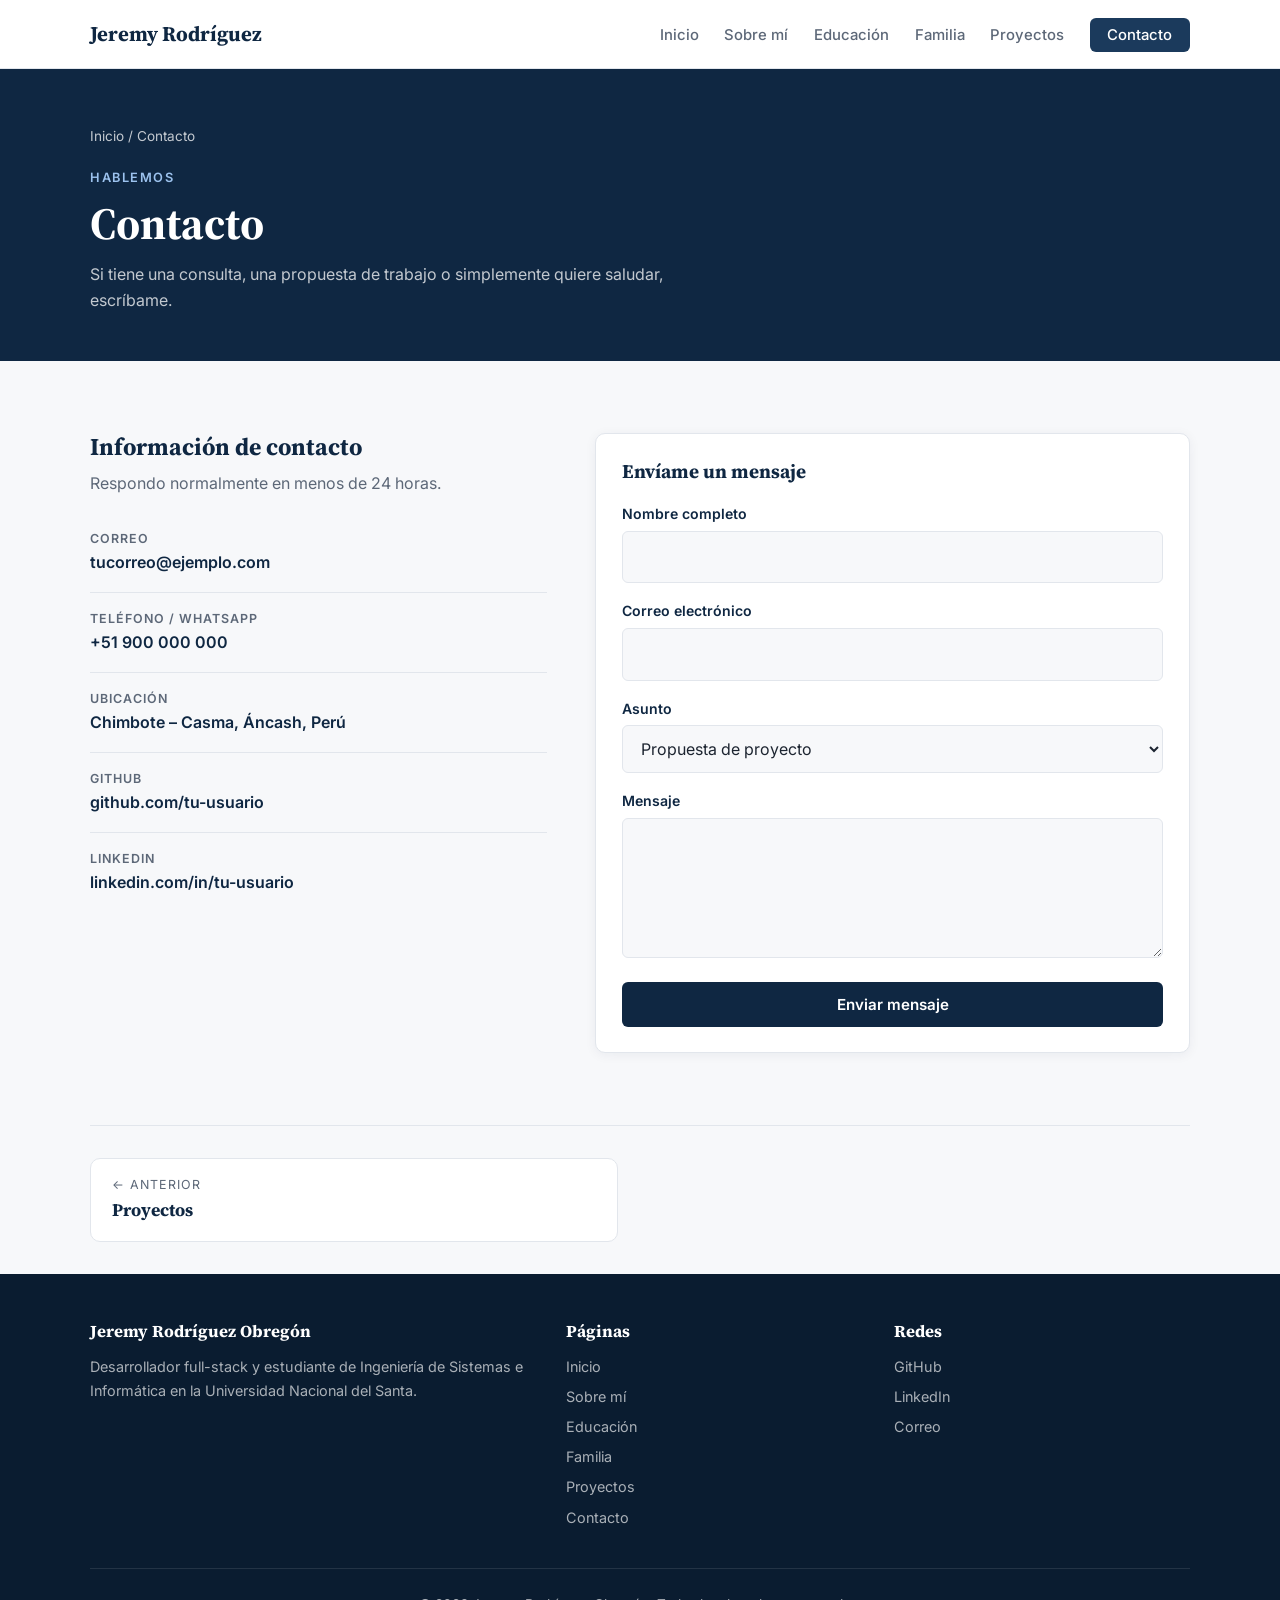
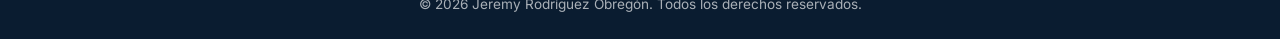
==== contacto.html @ e1ad89ff "Add files via upload" ====
<!DOCTYPE html>
<html lang="es">
<head>
  <meta charset="UTF-8">
  <meta name="viewport" content="width=device-width, initial-scale=1.0">
  <title>Contacto | Jeremy Rodríguez</title>
  <meta name="description" content="Blog personal y portafolio de Jeremy Rodríguez, desarrollador full-stack.">
  <link rel="preconnect" href="https://fonts.googleapis.com">
  <link rel="preconnect" href="https://fonts.gstatic.com" crossorigin>
  <link href="https://fonts.googleapis.com/css2?family=Source+Serif+4:opsz,wght@8..60,600;8..60,700&family=Inter:wght@400;500;600&display=swap" rel="stylesheet">
  <link rel="stylesheet" href="styles.css">
</head>
<body>

  <!-- ===== NAVEGACIÓN ===== -->
  <header class="nav">
    <div class="container nav__inner">
      <a href="index.html" class="nav__logo">Jeremy Rodríguez</a>
      <input type="checkbox" id="nav-toggle" class="nav__toggle">
      <label for="nav-toggle" class="nav__burger" aria-label="Abrir menú"><span></span><span></span><span></span></label>
      <nav>
        <ul class="nav__links">
          <li><a href="index.html">Inicio</a></li>
          <li><a href="sobre-mi.html">Sobre mí</a></li>
          <li><a href="educacion.html">Educación</a></li>
          <li><a href="familia.html">Familia</a></li>
          <li><a href="proyectos.html">Proyectos</a></li>
          <li><a href="contacto.html" class="nav__cta active" aria-current="page">Contacto</a></li>
        </ul>
      </nav>
    </div>
  </header>

  <main>

  <!-- ===== CABECERA DE LA PÁGINA ===== -->
  <section class="page-header">
    <div class="container">
      <p class="breadcrumb"><a href="index.html">Inicio</a> / Contacto</p>
      <p class="eyebrow">Hablemos</p>
      <h1>Contacto</h1>
      <p>Si tiene una consulta, una propuesta de trabajo o simplemente quiere saludar, escríbame.</p>
    </div>
  </section>

  <!-- ===== CONTACTO ===== -->
  <section class="section">
    <div class="container contact-layout">
      <div>
        <h2 style="margin-bottom:0.5rem;">Información de contacto</h2>
        <p class="muted" style="margin-bottom:1rem;">Respondo normalmente en menos de 24 horas.</p>
        <!-- Reemplaza con tus datos reales -->
        <ul class="contact-info">
          <li><span>Correo</span><a href="mailto:tucorreo@ejemplo.com">tucorreo@ejemplo.com</a></li>
          <li><span>Teléfono / WhatsApp</span><strong>+51 900 000 000</strong></li>
          <li><span>Ubicación</span><strong>Chimbote – Casma, Áncash, Perú</strong></li>
          <li><span>GitHub</span><a href="https://github.com/">github.com/tu-usuario</a></li>
          <li><span>LinkedIn</span><a href="https://linkedin.com/">linkedin.com/in/tu-usuario</a></li>
        </ul>
      </div>
      <div class="card">
        <h3 style="margin-bottom:1.2rem;">Envíame un mensaje</h3>
        <!-- Este formulario abre el correo del visitante. Cambia el correo en action="mailto:..." -->
        <form class="form" action="mailto:tucorreo@ejemplo.com" method="post" enctype="text/plain">
          <div><label for="nombre">Nombre completo</label><input id="nombre" name="nombre" type="text" required></div>
          <div><label for="correo">Correo electrónico</label><input id="correo" name="correo" type="email" required></div>
          <div>
            <label for="asunto">Asunto</label>
            <select id="asunto" name="asunto">
              <option>Propuesta de proyecto</option>
              <option>Oferta laboral</option>
              <option>Consulta general</option>
            </select>
          </div>
          <div><label for="mensaje">Mensaje</label><textarea id="mensaje" name="mensaje" required></textarea></div>
          <button type="submit" class="btn btn--primary">Enviar mensaje</button>
        </form>
      </div>
    </div>
  </section>

  </main>

  <!-- Navegación entre páginas -->
  <div class="container page-nav">
    <a href="proyectos.html" class="prev"><small>← Anterior</small><strong>Proyectos</strong></a>
  </div>

  <!-- ===== PIE DE PÁGINA ===== -->
  <footer class="footer">
    <div class="container">
      <div class="footer__grid">
        <div>
          <h4>Jeremy Rodríguez Obregón</h4>
          <p>Desarrollador full-stack y estudiante de Ingeniería de Sistemas e Informática en la Universidad Nacional del Santa.</p>
        </div>
        <div>
          <h4>Páginas</h4>
          <ul>
            <li><a href="index.html">Inicio</a></li>
            <li><a href="sobre-mi.html">Sobre mí</a></li>
            <li><a href="educacion.html">Educación</a></li>
            <li><a href="familia.html">Familia</a></li>
            <li><a href="proyectos.html">Proyectos</a></li>
            <li><a href="contacto.html">Contacto</a></li>
          </ul>
        </div>
        <div>
          <h4>Redes</h4>
          <ul>
            <!-- Reemplaza con tus enlaces reales -->
            <li><a href="https://github.com/">GitHub</a></li>
            <li><a href="https://linkedin.com/">LinkedIn</a></li>
            <li><a href="mailto:tucorreo@ejemplo.com">Correo</a></li>
          </ul>
        </div>
      </div>
      <p class="footer__copy">© 2026 Jeremy Rodríguez Obregón. Todos los derechos reservados.</p>
    </div>
  </footer>

</body>
</html>
---- styles.css ----
/* =========================================================
   Blog / Portafolio de Jeremy Rodríguez — Hoja de estilos
   ========================================================= */

/* ===== VARIABLES ===== */
:root {
  --bg: #f7f8fa;
  --surface: #ffffff;
  --navy: #0f2742;
  --navy-2: #1b3a5c;
  --text: #1c2430;
  --muted: #5d6878;
  --accent: #1f5fa8;
  --accent-soft: #e8f0fa;
  --border: #e2e6ec;
  --radius: 10px;
  --shadow: 0 2px 12px rgba(15, 39, 66, 0.06);
  --font-title: "Source Serif 4", Georgia, serif;
  --font-body: "Inter", system-ui, sans-serif;
}

/* ===== BASE ===== */
* { margin: 0; padding: 0; box-sizing: border-box; }
html { scroll-behavior: smooth; }
body {
  font-family: var(--font-body);
  background: var(--bg);
  color: var(--text);
  line-height: 1.65;
  display: flex;
  flex-direction: column;
  min-height: 100vh;
}
main { flex: 1; }
img { display: block; max-width: 100%; }
a { color: inherit; text-decoration: none; }
.container { width: min(1100px, 92%); margin-inline: auto; }
h1, h2, h3, h4 { font-family: var(--font-title); color: var(--navy); line-height: 1.2; }
.eyebrow {
  color: var(--accent);
  font-size: 0.8rem;
  font-weight: 600;
  letter-spacing: 0.12em;
  text-transform: uppercase;
  margin-bottom: 0.6rem;
}
.muted { color: var(--muted); }

/* ===== BOTONES ===== */
.btn {
  display: inline-block;
  padding: 0.75rem 1.5rem;
  border-radius: 6px;
  font-weight: 600;
  font-size: 0.95rem;
  border: 1.5px solid transparent;
  cursor: pointer;
  font-family: inherit;
  transition: background 0.2s, color 0.2s, border-color 0.2s;
}
.btn--primary { background: var(--navy); color: #fff; }
.btn--primary:hover { background: var(--navy-2); }
.btn--outline { border-color: var(--navy); color: var(--navy); background: transparent; }
.btn--outline:hover { background: var(--navy); color: #fff; }
.btn--light { background: #fff; color: var(--navy); }
.btn--light:hover { background: var(--accent-soft); }
.btn--ghost { border-color: rgba(255, 255, 255, 0.4); color: #fff; }
.btn--ghost:hover { border-color: #fff; }

/* ===== NAVEGACIÓN ===== */
.nav {
  position: sticky;
  top: 0;
  z-index: 20;
  background: rgba(255, 255, 255, 0.95);
  backdrop-filter: blur(8px);
  border-bottom: 1px solid var(--border);
}
.nav__inner {
  display: flex;
  justify-content: space-between;
  align-items: center;
  height: 68px;
}
.nav__logo {
  font-family: var(--font-title);
  font-size: 1.3rem;
  font-weight: 700;
  color: var(--navy);
}
.nav__links {
  display: flex;
  align-items: center;
  gap: 1.6rem;
  list-style: none;
}
.nav__links a {
  font-size: 0.93rem;
  font-weight: 500;
  color: var(--muted);
  padding: 0.3rem 0;
  border-bottom: 2px solid transparent;
  transition: color 0.2s, border-color 0.2s;
}
.nav__links a:hover { color: var(--navy); }
.nav__links a.active { color: var(--navy); border-bottom-color: var(--accent); }
.nav__links .nav__cta {
  color: #fff;
  background: var(--navy);
  padding: 0.5rem 1.1rem;
  border-radius: 6px;
  border: none;
}
.nav__links .nav__cta:hover,
.nav__links .nav__cta.active { color: #fff; background: var(--navy-2); }

/* Menú hamburguesa (solo CSS) */
.nav__toggle { display: none; }
.nav__burger { display: none; cursor: pointer; padding: 0.5rem; }
.nav__burger span {
  display: block;
  width: 24px;
  height: 2px;
  background: var(--navy);
  margin: 5px 0;
  transition: transform 0.25s, opacity 0.25s;
}

/* ===== PRESENTACIÓN (INICIO) ===== */
.hero {
  background: var(--surface);
  border-bottom: 1px solid var(--border);
  padding: 5rem 0;
}
.hero__inner {
  display: grid;
  grid-template-columns: 1.4fr 1fr;
  align-items: center;
  gap: 4rem;
}
.hero h1 { font-size: clamp(2.3rem, 5vw, 3.4rem); margin-bottom: 1.3rem; }
.hero__bio { color: var(--muted); font-size: 1.08rem; max-width: 560px; margin-bottom: 2rem; }
.hero__actions { display: flex; flex-wrap: wrap; gap: 0.8rem; }

.photo-frame { position: relative; justify-self: center; }
.photo-frame img {
  width: 340px;
  aspect-ratio: 4 / 5;
  object-fit: cover;
  object-position: 35% 30%;
  border-radius: var(--radius);
  position: relative;
  z-index: 1;
  box-shadow: 0 12px 32px rgba(15, 39, 66, 0.18);
}
.photo-frame::before {
  content: "";
  position: absolute;
  inset: 18px -18px -18px 18px;
  border: 2px solid var(--accent);
  border-radius: var(--radius);
}
.photo-frame--small img { width: 260px; }

/* ===== CABECERA DE PÁGINAS INTERNAS ===== */
.page-header {
  background: var(--navy);
  color: #fff;
  padding: 3.5rem 0 3rem;
}
.page-header .eyebrow { color: #9cc2ee; }
.page-header h1 { color: #fff; font-size: clamp(2rem, 4.5vw, 2.8rem); margin-bottom: 0.6rem; }
.page-header p { color: rgba(255, 255, 255, 0.75); max-width: 640px; }
.breadcrumb { font-size: 0.85rem; color: rgba(255, 255, 255, 0.6); margin-bottom: 1.2rem; }
.breadcrumb a:hover { color: #fff; text-decoration: underline; }

/* ===== SECCIONES ===== */
.section { padding: 4.5rem 0; }
.section--alt { background: var(--surface); border-block: 1px solid var(--border); }
.section__header { margin-bottom: 2.5rem; }
.section__header h2 { font-size: clamp(1.7rem, 3.5vw, 2.3rem); }
.section__lead { color: var(--muted); margin-top: 0.4rem; max-width: 640px; }
.section__footer { margin-top: 2.5rem; text-align: center; }

/* ===== TARJETAS GENERALES ===== */
.card {
  background: var(--surface);
  border: 1px solid var(--border);
  border-radius: var(--radius);
  padding: 1.6rem;
  box-shadow: var(--shadow);
}
.card h3 { font-size: 1.2rem; margin-bottom: 0.5rem; }
.card p { color: var(--muted); font-size: 0.95rem; }

.grid { display: grid; gap: 1.5rem; }
.grid--2 { grid-template-columns: repeat(2, 1fr); }
.grid--3 { grid-template-columns: repeat(3, 1fr); }
.grid--4 { grid-template-columns: repeat(4, 1fr); }

/* Icono circular con letras o símbolo */
.badge-icon {
  width: 46px;
  height: 46px;
  border-radius: 50%;
  display: grid;
  place-items: center;
  background: var(--accent-soft);
  color: var(--accent);
  font-family: var(--font-title);
  font-weight: 700;
  font-size: 1.1rem;
  margin-bottom: 1rem;
}

/* ===== TARJETAS DE NAVEGACIÓN (INICIO) ===== */
.nav-card {
  display: flex;
  flex-direction: column;
  transition: border-color 0.2s, transform 0.2s, box-shadow 0.2s;
}
.nav-card:hover {
  transform: translateY(-3px);
  border-color: #c7d3e3;
  box-shadow: 0 8px 24px rgba(15, 39, 66, 0.1);
}
.nav-card__link {
  margin-top: auto;
  padding-top: 1rem;
  font-size: 0.9rem;
  font-weight: 600;
  color: var(--accent);
}

/* ===== PROYECTOS ===== */
.project {
  background: var(--surface);
  border: 1px solid var(--border);
  border-radius: var(--radius);
  overflow: hidden;
  box-shadow: var(--shadow);
  display: flex;
  flex-direction: column;
  transition: border-color 0.2s, box-shadow 0.2s;
}
.project:hover { border-color: #c7d3e3; box-shadow: 0 8px 24px rgba(15, 39, 66, 0.1); }
.project__thumb {
  background: linear-gradient(135deg, var(--navy), var(--accent));
  display: grid;
  place-items: center;
  min-height: 260px;
}
.project__thumb--small { min-height: 130px; }
.project__thumb img { width: 100%; height: 100%; object-fit: cover; }
.project__code {
  font-family: var(--font-title);
  font-size: 2.2rem;
  font-weight: 700;
  letter-spacing: 0.08em;
  color: rgba(255, 255, 255, 0.9);
}
.project__body { padding: 1.5rem; display: flex; flex-direction: column; flex: 1; }
.project__body h3 { font-size: 1.25rem; margin-bottom: 0.5rem; }
.project__body p { color: var(--muted); font-size: 0.95rem; margin-bottom: 1rem; }
.project__status {
  align-self: flex-start;
  font-size: 0.75rem;
  font-weight: 600;
  letter-spacing: 0.06em;
  text-transform: uppercase;
  color: var(--accent);
  background: var(--accent-soft);
  padding: 0.25rem 0.7rem;
  border-radius: 4px;
  margin-bottom: 0.9rem;
}
.stack { display: flex; flex-wrap: wrap; gap: 0.4rem; list-style: none; margin-bottom: 1.2rem; }
.stack li {
  font-size: 0.8rem;
  font-weight: 500;
  color: var(--navy);
  border: 1px solid var(--border);
  background: var(--bg);
  padding: 0.2rem 0.65rem;
  border-radius: 4px;
}
.project__links { margin-top: auto; display: flex; gap: 1.3rem; }
.project__links a { font-size: 0.9rem; font-weight: 600; color: var(--accent); }
.project__links a:hover { text-decoration: underline; }
.project--featured { flex-direction: row; margin-bottom: 2rem; }
.project--featured .project__thumb { flex: 1.1; }
.project--featured .project__body { flex: 1; padding: 2.5rem; justify-content: center; }
.project--featured h3 { font-size: 1.6rem; }

/* ===== HABILIDADES ===== */
.skill { border-top: 3px solid var(--navy); padding-top: 1.2rem; }
.skill h3 { font-size: 1.15rem; margin-bottom: 0.5rem; }
.skill p { color: var(--muted); font-size: 0.95rem; }

/* ===== SOBRE MÍ ===== */
.about-intro {
  display: grid;
  grid-template-columns: auto 1fr;
  gap: 4rem;
  align-items: center;
}
.about-intro p { color: var(--muted); font-size: 1.05rem; margin-bottom: 1rem; }

.facts {
  display: grid;
  grid-template-columns: repeat(3, 1fr);
  gap: 1.5rem;
  margin-top: 1.8rem;
  padding-top: 1.8rem;
  border-top: 1px solid var(--border);
}
.facts dt {
  font-size: 0.78rem;
  font-weight: 600;
  letter-spacing: 0.08em;
  text-transform: uppercase;
  color: var(--muted);
}
.facts dd { font-weight: 600; color: var(--navy); margin-top: 0.2rem; }

/* Lugares favoritos */
.place { padding: 0; overflow: hidden; }
.place__img {
  height: 150px;
  background: linear-gradient(135deg, var(--navy-2), var(--accent));
  display: flex;
  align-items: flex-end;
  padding: 1rem 1.2rem;
}
.place__img img { width: 100%; height: 100%; object-fit: cover; }
.place__tag {
  font-size: 0.75rem;
  font-weight: 600;
  letter-spacing: 0.06em;
  text-transform: uppercase;
  color: #fff;
  background: rgba(0, 0, 0, 0.25);
  padding: 0.2rem 0.6rem;
  border-radius: 4px;
}
.place__body { padding: 1.3rem 1.4rem 1.5rem; }

/* Lista de comidas */
.food-list { list-style: none; }
.food-list li {
  display: flex;
  justify-content: space-between;
  align-items: baseline;
  gap: 1rem;
  padding: 1rem 0;
  border-bottom: 1px solid var(--border);
}
.food-list li:last-child { border-bottom: none; }
.food-list strong { font-family: var(--font-title); font-size: 1.1rem; color: var(--navy); }
.food-list span { color: var(--muted); font-size: 0.92rem; text-align: right; }

/* ===== EDUCACIÓN (LÍNEA DE TIEMPO) ===== */
.timeline { position: relative; padding-left: 2.2rem; max-width: 820px; }
.timeline::before {
  content: "";
  position: absolute;
  left: 9px;
  top: 6px;
  bottom: 6px;
  width: 2px;
  background: var(--border);
}
.timeline__item { position: relative; margin-bottom: 2rem; }
.timeline__item:last-child { margin-bottom: 0; }
.timeline__item::before {
  content: "";
  position: absolute;
  left: -2.2rem;
  top: 1.7rem;
  width: 20px;
  height: 20px;
  border-radius: 50%;
  background: var(--surface);
  border: 4px solid var(--accent);
}
.timeline__item--current::before { background: var(--accent); }
.timeline__level {
  font-size: 0.78rem;
  font-weight: 600;
  letter-spacing: 0.08em;
  text-transform: uppercase;
  color: var(--accent);
}
.timeline__item h3 { font-size: 1.3rem; margin: 0.3rem 0 0.2rem; }
.timeline__place { font-weight: 500; color: var(--navy); margin-bottom: 0.6rem; }

/* ===== FAMILIA ===== */
.family { text-align: center; }
.family__photo {
  width: 120px;
  height: 120px;
  border-radius: 50%;
  margin: 0 auto 1.2rem;
  background: linear-gradient(135deg, var(--navy), var(--accent));
  display: grid;
  place-items: center;
  color: #fff;
  font-family: var(--font-title);
  font-size: 2.2rem;
  font-weight: 700;
  overflow: hidden;
  border: 4px solid var(--accent-soft);
}
.family__photo img { width: 100%; height: 100%; object-fit: cover; }
.family__role {
  font-size: 0.78rem;
  font-weight: 600;
  letter-spacing: 0.08em;
  text-transform: uppercase;
  color: var(--accent);
  margin-bottom: 0.3rem;
}

.quote {
  max-width: 760px;
  margin: 0 auto;
  text-align: center;
  font-family: var(--font-title);
  font-size: clamp(1.3rem, 2.6vw, 1.7rem);
  color: var(--navy);
  line-height: 1.45;
}

/* ===== CONTACTO ===== */
.contact-layout { display: grid; grid-template-columns: 1fr 1.3fr; gap: 3rem; align-items: start; }
.contact-info { list-style: none; }
.contact-info li { padding: 1rem 0; border-bottom: 1px solid var(--border); }
.contact-info li:last-child { border-bottom: none; }
.contact-info span {
  display: block;
  font-size: 0.78rem;
  font-weight: 600;
  letter-spacing: 0.08em;
  text-transform: uppercase;
  color: var(--muted);
}
.contact-info a, .contact-info strong { font-weight: 600; color: var(--navy); }
.contact-info a:hover { color: var(--accent); }

.form { display: grid; gap: 1rem; }
.form label { font-size: 0.88rem; font-weight: 600; color: var(--navy); display: block; margin-bottom: 0.35rem; }
.form input, .form textarea, .form select {
  width: 100%;
  padding: 0.75rem 0.9rem;
  border: 1px solid var(--border);
  border-radius: 6px;
  font: inherit;
  background: var(--bg);
  color: var(--text);
}
.form textarea { min-height: 140px; resize: vertical; }
.form input:focus, .form textarea:focus, .form select:focus {
  outline: 2px solid var(--accent);
  outline-offset: 1px;
  background: #fff;
}

/* ===== BANDA DE LLAMADA A LA ACCIÓN ===== */
.cta-band { background: var(--navy); color: #fff; text-align: center; padding: 4rem 0; }
.cta-band h2 { color: #fff; font-size: clamp(1.7rem, 3.5vw, 2.3rem); margin-bottom: 0.6rem; }
.cta-band p { color: rgba(255, 255, 255, 0.75); margin-bottom: 2rem; }
.cta-band__links { display: flex; justify-content: center; flex-wrap: wrap; gap: 0.8rem; }

/* ===== NAVEGACIÓN ENTRE PÁGINAS ===== */
.page-nav {
  display: flex;
  justify-content: space-between;
  gap: 1rem;
  padding: 2rem 0;
  border-top: 1px solid var(--border);
}
.page-nav a {
  flex: 1;
  max-width: 48%;
  padding: 1rem 1.3rem;
  border: 1px solid var(--border);
  border-radius: var(--radius);
  background: var(--surface);
  transition: border-color 0.2s;
}
.page-nav a:hover { border-color: var(--accent); }
.page-nav small { display: block; font-size: 0.78rem; color: var(--muted); text-transform: uppercase; letter-spacing: 0.08em; }
.page-nav strong { font-family: var(--font-title); color: var(--navy); font-size: 1.1rem; }
.page-nav .next { margin-left: auto; text-align: right; }

/* ===== PIE DE PÁGINA ===== */
.footer { background: #0a1c30; color: rgba(255, 255, 255, 0.65); font-size: 0.9rem; padding: 3rem 0 1.5rem; }
.footer__grid {
  display: grid;
  grid-template-columns: 1.5fr 1fr 1fr;
  gap: 2rem;
  padding-bottom: 2rem;
  border-bottom: 1px solid rgba(255, 255, 255, 0.1);
}
.footer h4 { color: #fff; font-size: 1.05rem; margin-bottom: 0.8rem; }
.footer ul { list-style: none; }
.footer li { margin-bottom: 0.4rem; }
.footer a:hover { color: #fff; text-decoration: underline; }
.footer__copy { padding-top: 1.5rem; text-align: center; font-size: 0.85rem; }

/* ===== RESPONSIVE ===== */
@media (max-width: 960px) {
  .grid--3, .grid--4 { grid-template-columns: repeat(2, 1fr); }
  .project--featured { flex-direction: column; }
  .project--featured .project__thumb { min-height: 200px; }
  .about-intro { grid-template-columns: 1fr; justify-items: center; text-align: center; gap: 3rem; }
  .contact-layout { grid-template-columns: 1fr; }

  /* Menú móvil */
  .nav__burger { display: block; }
  .nav__links {
    position: absolute;
    top: 68px;
    left: 0;
    right: 0;
    flex-direction: column;
    align-items: stretch;
    gap: 0;
    background: #fff;
    border-bottom: 1px solid var(--border);
    box-shadow: 0 10px 20px rgba(15, 39, 66, 0.08);
    max-height: 0;
    overflow: hidden;
    transition: max-height 0.3s ease;
  }
  .nav__links li a { display: block; padding: 0.9rem 4%; border-bottom: none; }
  .nav__links a.active { background: var(--accent-soft); }
  .nav__links .nav__cta { border-radius: 0; }
  .nav__toggle:checked ~ nav .nav__links { max-height: 480px; }
  .nav__toggle:checked + .nav__burger span:nth-child(1) { transform: translateY(7px) rotate(45deg); }
  .nav__toggle:checked + .nav__burger span:nth-child(2) { opacity: 0; }
  .nav__toggle:checked + .nav__burger span:nth-child(3) { transform: translateY(-7px) rotate(-45deg); }
}

@media (max-width: 760px) {
  .hero { padding: 3.5rem 0; }
  .hero__inner { grid-template-columns: 1fr; gap: 3rem; text-align: center; }
  .hero__bio { margin-inline: auto; }
  .hero__actions { justify-content: center; }
  .hero .photo-frame { order: -1; }
  .photo-frame img { width: 240px; }
  .facts { grid-template-columns: 1fr; }
  .grid--2 { grid-template-columns: 1fr; }
  .footer__grid { grid-template-columns: 1fr; }
}

@media (max-width: 560px) {
  .grid--3, .grid--4 { grid-template-columns: 1fr; }
  .section { padding: 3.5rem 0; }
  .page-nav { flex-direction: column; }
  .page-nav a { max-width: 100%; }
  .food-list li { flex-direction: column; gap: 0.2rem; }
  .food-list span { text-align: left; }
}
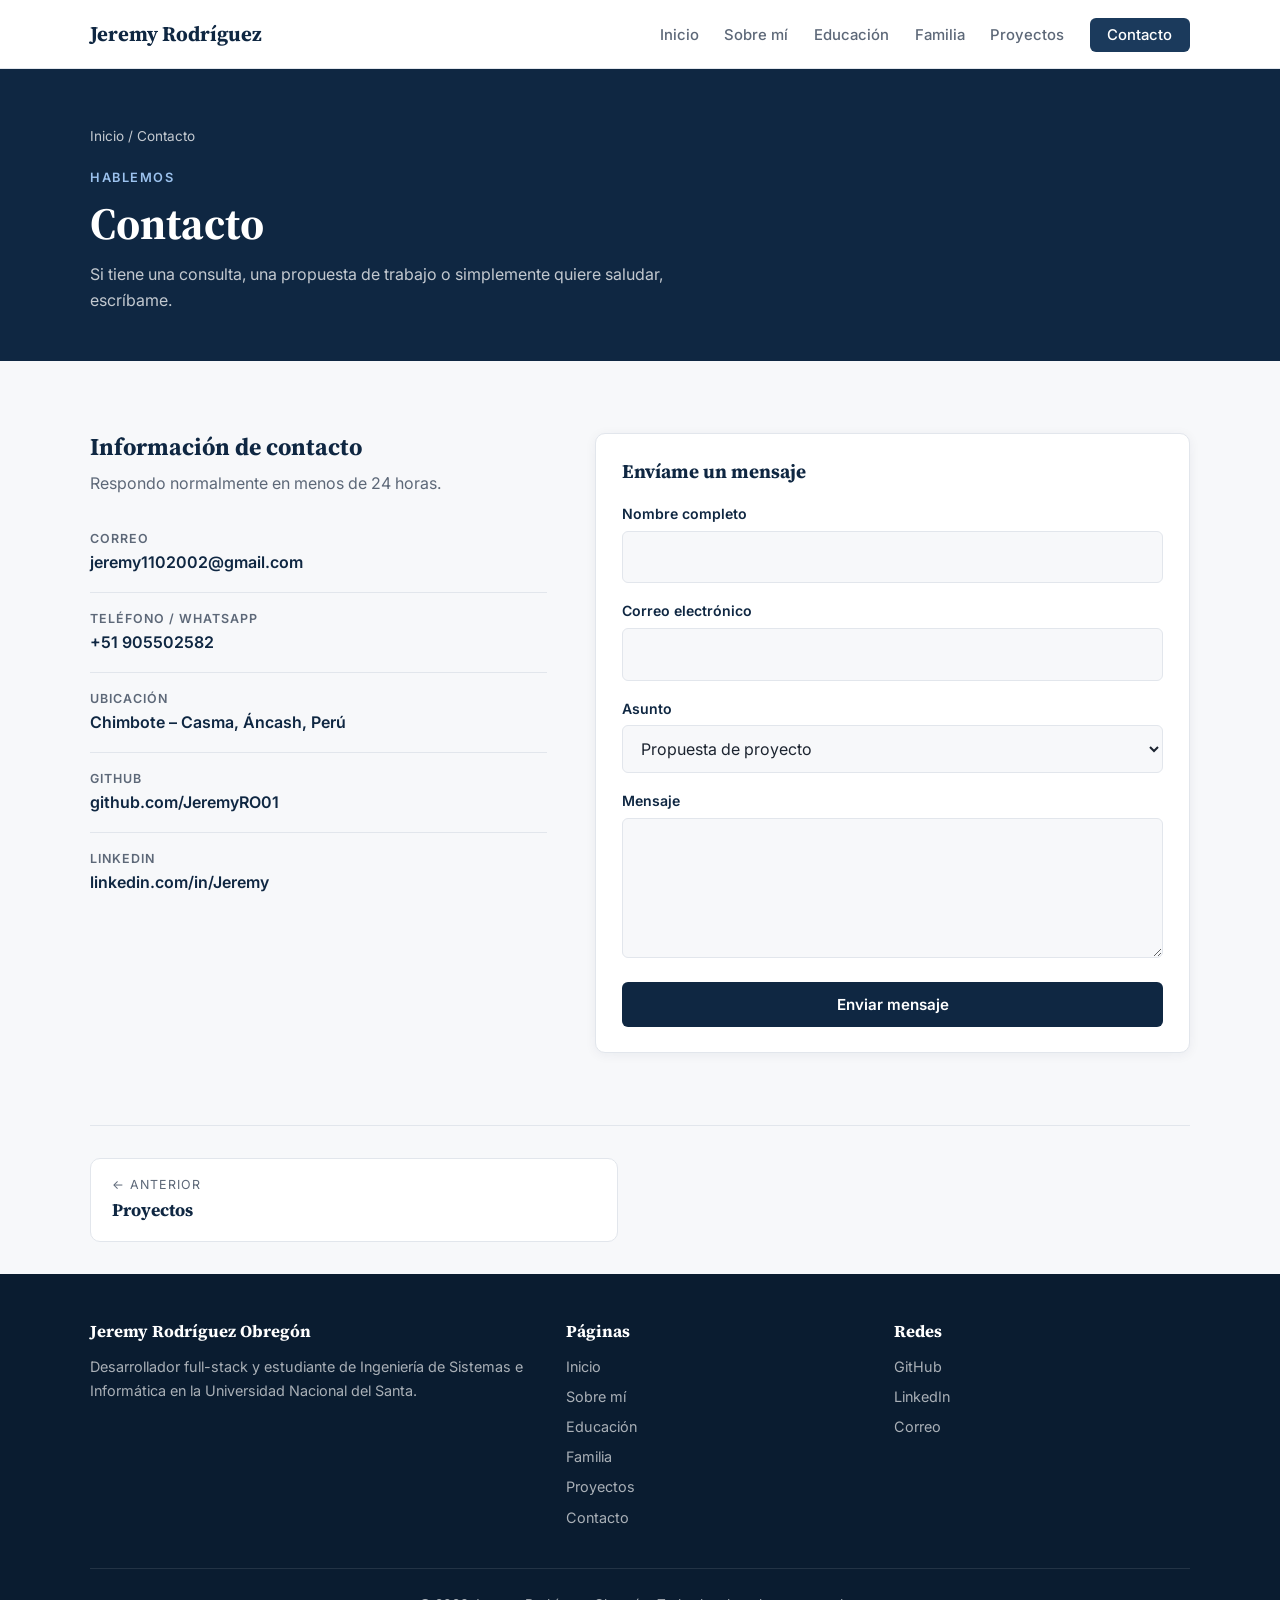
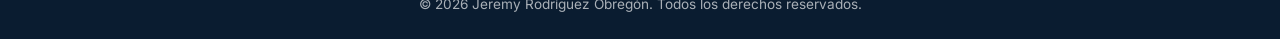
==== commit b1714198: "Cambios en contacto" ====
--- a/contacto.html
+++ b/contacto.html
@@ -51,11 +51,11 @@
         <p class="muted" style="margin-bottom:1rem;">Respondo normalmente en menos de 24 horas.</p>
         <!-- Reemplaza con tus datos reales -->
         <ul class="contact-info">
-          <li><span>Correo</span><a href="mailto:tucorreo@ejemplo.com">tucorreo@ejemplo.com</a></li>
-          <li><span>Teléfono / WhatsApp</span><strong>+51 900 000 000</strong></li>
+          <li><span>Correo</span><a href="mailto:tucorreo@ejemplo.com">jeremy1102002@gmail.com</a></li>
+          <li><span>Teléfono / WhatsApp</span><strong>+51 905502582</strong></li>
           <li><span>Ubicación</span><strong>Chimbote – Casma, Áncash, Perú</strong></li>
-          <li><span>GitHub</span><a href="https://github.com/">github.com/tu-usuario</a></li>
-          <li><span>LinkedIn</span><a href="https://linkedin.com/">linkedin.com/in/tu-usuario</a></li>
+          <li><span>GitHub</span><a href="https://github.com/">github.com/JeremyRO01</a></li>
+          <li><span>LinkedIn</span><a href="https://linkedin.com/">linkedin.com/in/Jeremy</a></li>
         </ul>
       </div>
       <div class="card">
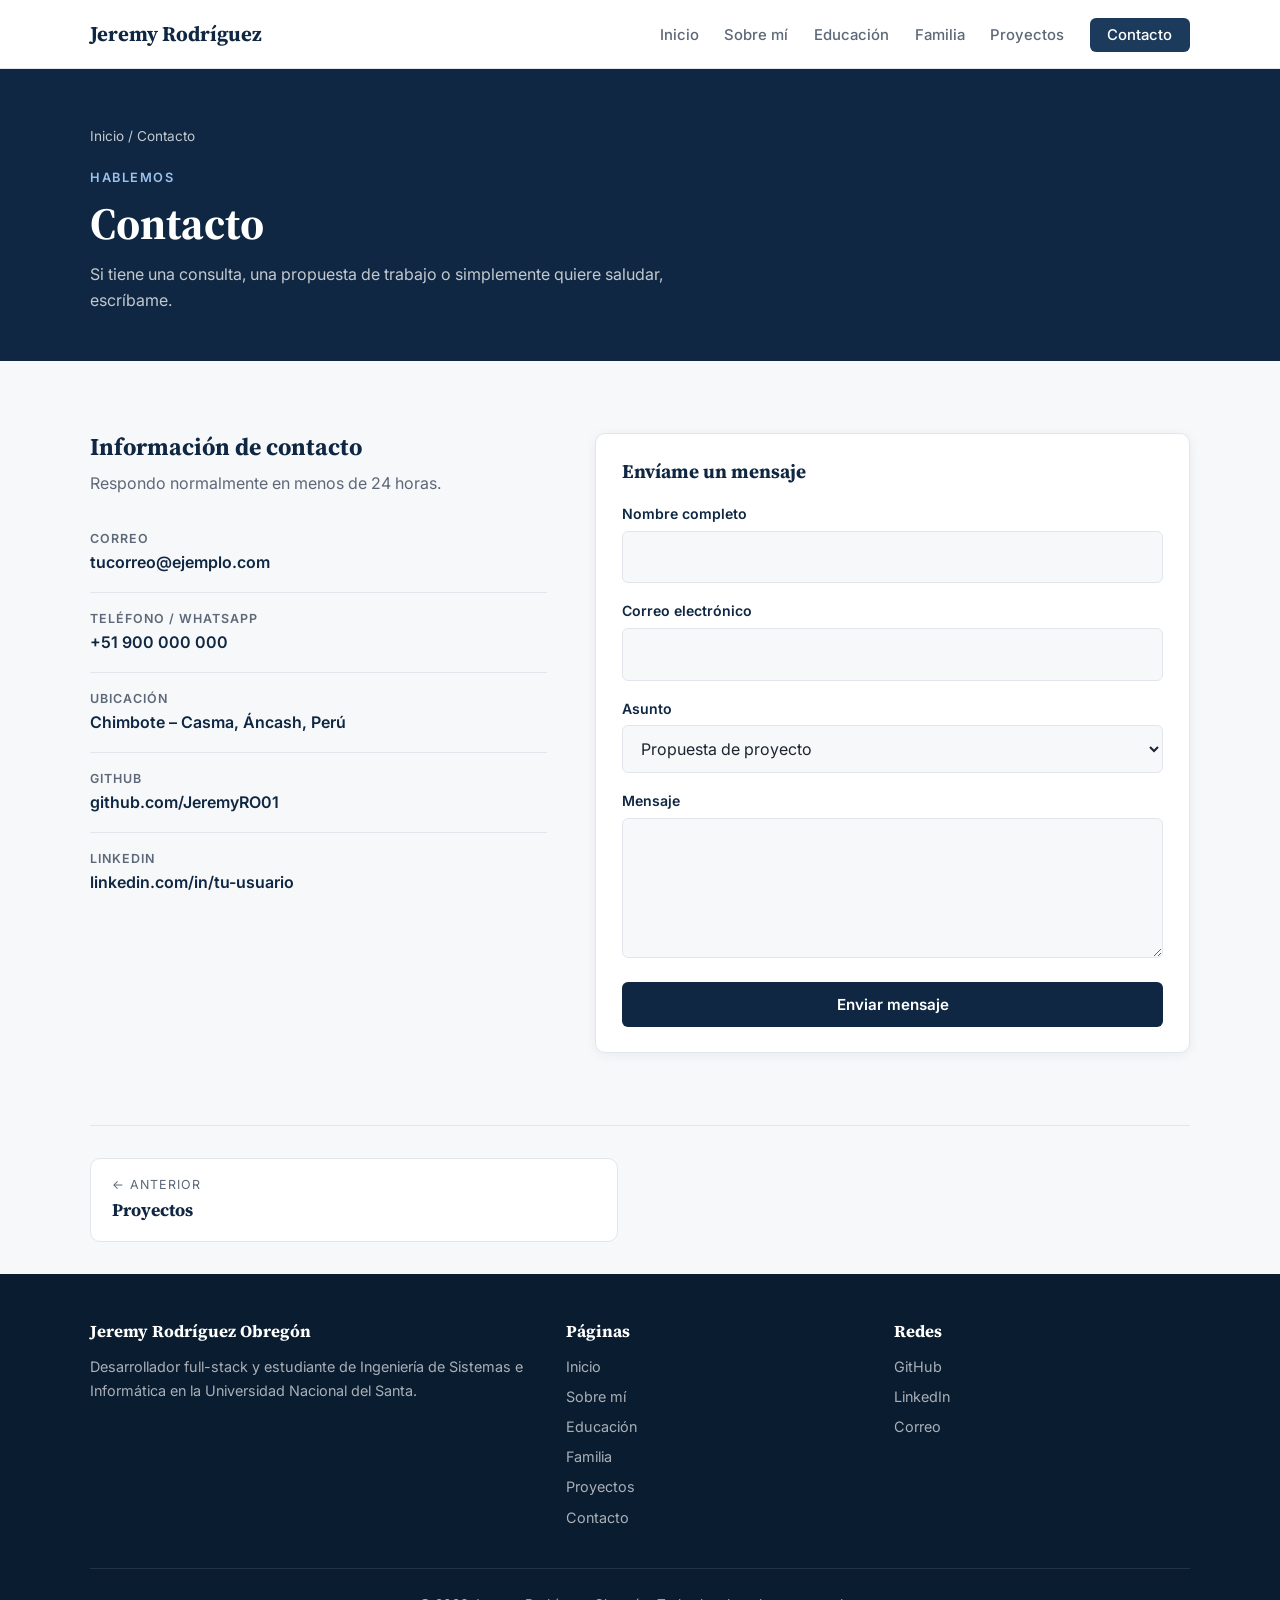
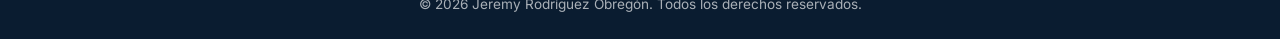
==== commit 8c0e1879: "Add files via upload" ====
--- a/contacto.html
+++ b/contacto.html
@@ -51,11 +51,11 @@
         <p class="muted" style="margin-bottom:1rem;">Respondo normalmente en menos de 24 horas.</p>
         <!-- Reemplaza con tus datos reales -->
         <ul class="contact-info">
-          <li><span>Correo</span><a href="mailto:tucorreo@ejemplo.com">jeremy1102002@gmail.com</a></li>
-          <li><span>Teléfono / WhatsApp</span><strong>+51 905502582</strong></li>
+          <li><span>Correo</span><a href="mailto:tucorreo@ejemplo.com">tucorreo@ejemplo.com</a></li>
+          <li><span>Teléfono / WhatsApp</span><strong>+51 900 000 000</strong></li>
           <li><span>Ubicación</span><strong>Chimbote – Casma, Áncash, Perú</strong></li>
-          <li><span>GitHub</span><a href="https://github.com/">github.com/JeremyRO01</a></li>
-          <li><span>LinkedIn</span><a href="https://linkedin.com/">linkedin.com/in/Jeremy</a></li>
+          <li><span>GitHub</span><a href="https://github.com/JeremyRO01" target="_blank" rel="noopener">github.com/JeremyRO01</a></li>
+          <li><span>LinkedIn</span><a href="https://www.linkedin.com/" target="_blank" rel="noopener">linkedin.com/in/tu-usuario</a></li>
         </ul>
       </div>
       <div class="card">
@@ -109,8 +109,8 @@
           <h4>Redes</h4>
           <ul>
             <!-- Reemplaza con tus enlaces reales -->
-            <li><a href="https://github.com/">GitHub</a></li>
-            <li><a href="https://linkedin.com/">LinkedIn</a></li>
+            <li><a href="https://github.com/JeremyRO01" target="_blank" rel="noopener">GitHub</a></li>
+            <li><a href="https://www.linkedin.com/" target="_blank" rel="noopener">LinkedIn</a></li>
             <li><a href="mailto:tucorreo@ejemplo.com">Correo</a></li>
           </ul>
         </div>
--- a/styles.css
+++ b/styles.css
@@ -326,20 +326,28 @@
 /* Lugares favoritos */
 .place { padding: 0; overflow: hidden; }
 .place__img {
-  height: 150px;
+  position: relative;
+  height: 200px;
+  overflow: hidden;
   background: linear-gradient(135deg, var(--navy-2), var(--accent));
-  display: flex;
-  align-items: flex-end;
-  padding: 1rem 1.2rem;
-}
-.place__img img { width: 100%; height: 100%; object-fit: cover; }
+}
+.place__img img {
+  width: 100%;
+  height: 100%;
+  object-fit: cover;
+  transition: transform 0.4s ease;
+}
+.place:hover .place__img img { transform: scale(1.05); }
 .place__tag {
+  position: absolute;
+  left: 1rem;
+  bottom: 1rem;
   font-size: 0.75rem;
   font-weight: 600;
   letter-spacing: 0.06em;
   text-transform: uppercase;
   color: #fff;
-  background: rgba(0, 0, 0, 0.25);
+  background: rgba(15, 39, 66, 0.75);
   padding: 0.2rem 0.6rem;
   border-radius: 4px;
 }
@@ -562,3 +570,56 @@
   .food-list li { flex-direction: column; gap: 0.2rem; }
   .food-list span { text-align: left; }
 }
+
+/* ===== PÁGINAS DE DETALLE DE PROYECTO ===== */
+.project h3 a:hover { color: var(--accent); }
+a.project__thumb { color: inherit; }
+
+.btn--block { display: block; width: 100%; text-align: center; margin-top: 0.7rem; }
+.btn--text { color: var(--muted); padding-inline: 0; font-weight: 500; }
+.btn--text:hover { color: var(--navy); }
+
+.detail {
+  display: grid;
+  grid-template-columns: 1fr 340px;
+  gap: 3rem;
+  align-items: start;
+}
+.detail__cover {
+  background: linear-gradient(135deg, var(--navy), var(--accent));
+  border-radius: var(--radius);
+  min-height: 280px;
+  display: grid;
+  place-items: center;
+  overflow: hidden;
+  margin-bottom: 2.5rem;
+}
+.detail__cover .project__code { font-size: 3.5rem; }
+.detail__cover img { width: 100%; height: 100%; object-fit: cover; }
+.detail__main h2 { font-size: 1.6rem; margin-bottom: 1rem; }
+.detail__text { margin-bottom: 2.5rem; }
+.detail__text p { color: var(--muted); font-size: 1.03rem; margin-bottom: 1rem; }
+
+.feature-list { list-style: none; display: grid; gap: 0.9rem; }
+.feature-list li {
+  background: var(--surface);
+  border: 1px solid var(--border);
+  border-left: 4px solid var(--accent);
+  border-radius: 8px;
+  padding: 1rem 1.2rem;
+}
+.feature-list strong { display: block; color: var(--navy); margin-bottom: 0.15rem; }
+.feature-list span { color: var(--muted); font-size: 0.95rem; }
+
+.detail__aside { position: sticky; top: 90px; }
+.detail__aside h4 { font-size: 1rem; margin: 1.3rem 0 0.7rem; }
+.detail__aside .stack { margin-bottom: 0.8rem; }
+
+.spec div { display: flex; justify-content: space-between; gap: 1rem; padding: 0.65rem 0; border-bottom: 1px solid var(--border); }
+.spec dt { color: var(--muted); font-size: 0.9rem; }
+.spec dd { color: var(--navy); font-weight: 600; font-size: 0.9rem; text-align: right; }
+
+@media (max-width: 960px) {
+  .detail { grid-template-columns: 1fr; }
+  .detail__aside { position: static; }
+}
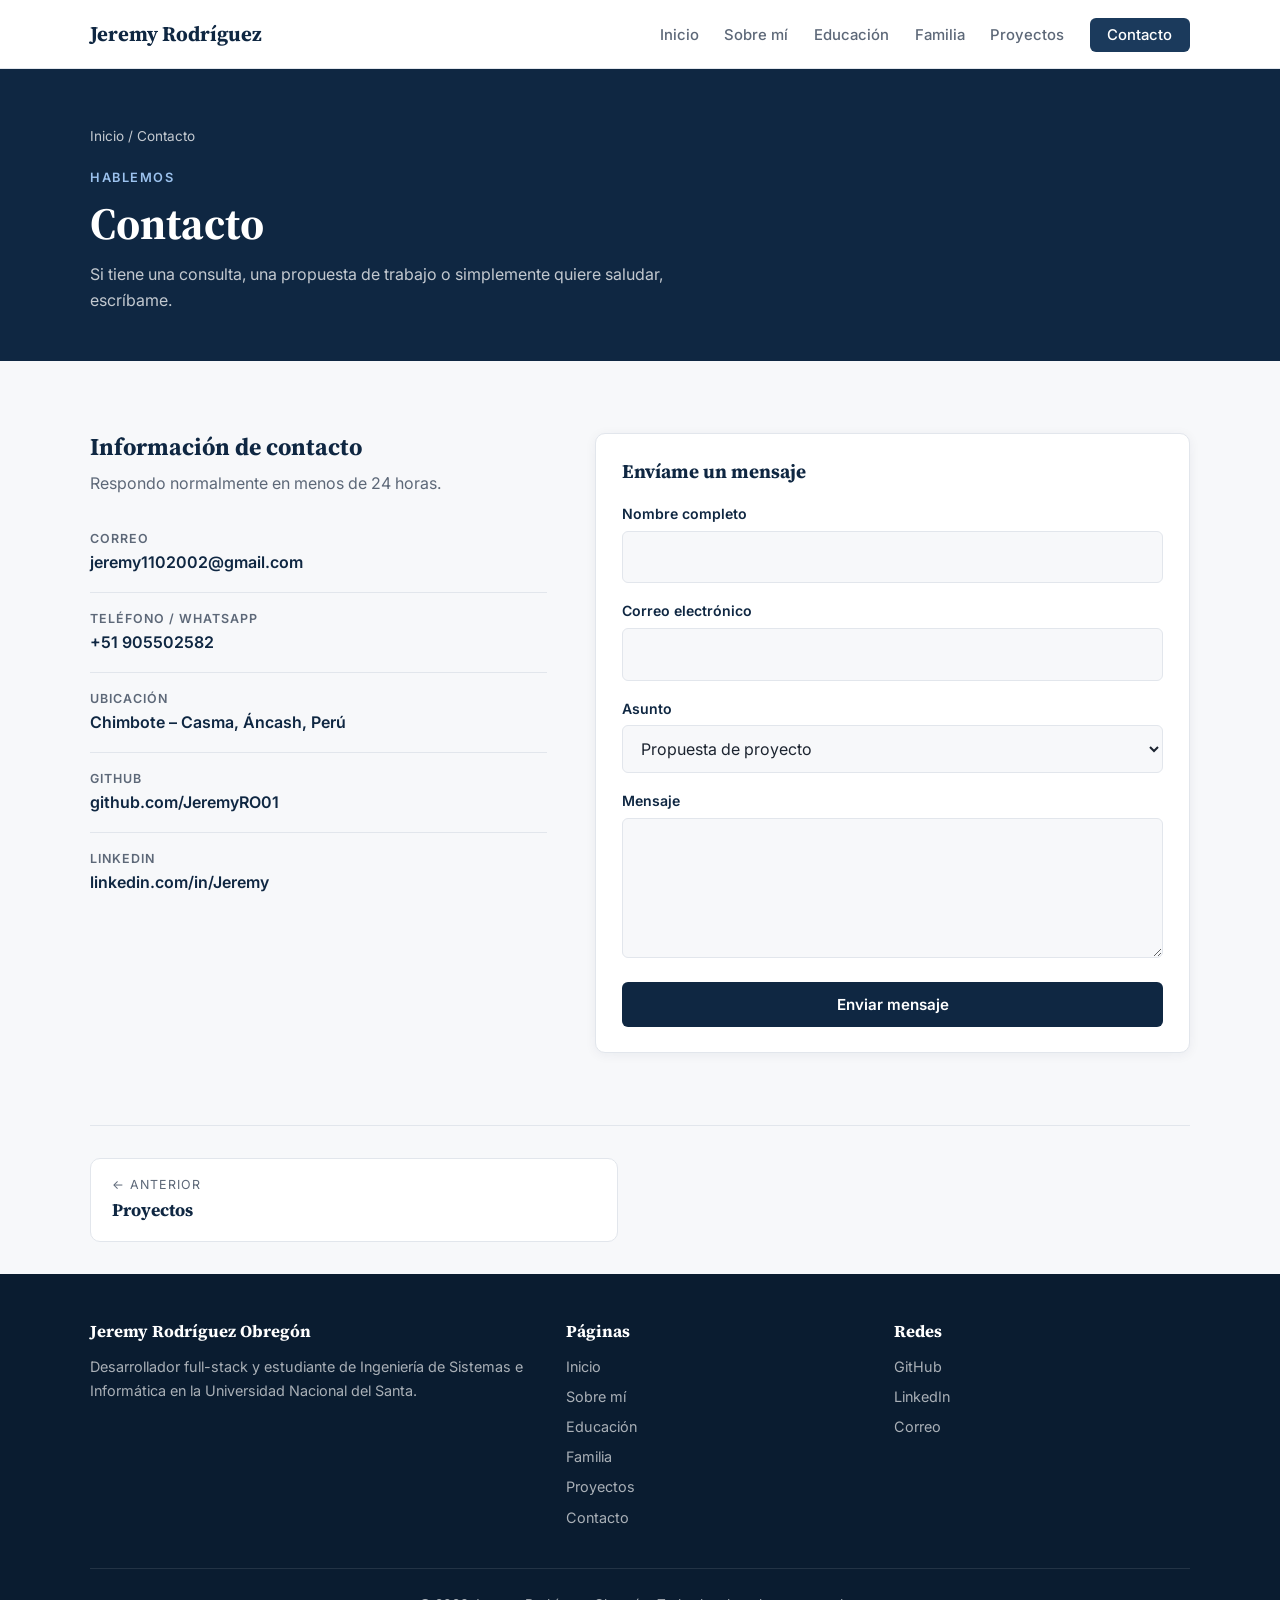
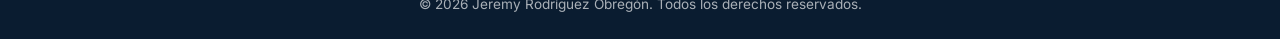
==== commit 175ac2af: "Update contact information in contacto.html" ====
--- a/contacto.html
+++ b/contacto.html
@@ -51,11 +51,11 @@
         <p class="muted" style="margin-bottom:1rem;">Respondo normalmente en menos de 24 horas.</p>
         <!-- Reemplaza con tus datos reales -->
         <ul class="contact-info">
-          <li><span>Correo</span><a href="mailto:tucorreo@ejemplo.com">tucorreo@ejemplo.com</a></li>
-          <li><span>Teléfono / WhatsApp</span><strong>+51 900 000 000</strong></li>
+          <li><span>Correo</span><a href="mailto:tucorreo@ejemplo.com">jeremy1102002@gmail.com</a></li>
+          <li><span>Teléfono / WhatsApp</span><strong>+51 905502582</strong></li>
           <li><span>Ubicación</span><strong>Chimbote – Casma, Áncash, Perú</strong></li>
           <li><span>GitHub</span><a href="https://github.com/JeremyRO01" target="_blank" rel="noopener">github.com/JeremyRO01</a></li>
-          <li><span>LinkedIn</span><a href="https://www.linkedin.com/" target="_blank" rel="noopener">linkedin.com/in/tu-usuario</a></li>
+          <li><span>LinkedIn</span><a href="https://www.linkedin.com/" target="_blank" rel="noopener">linkedin.com/in/Jeremy</a></li>
         </ul>
       </div>
       <div class="card">
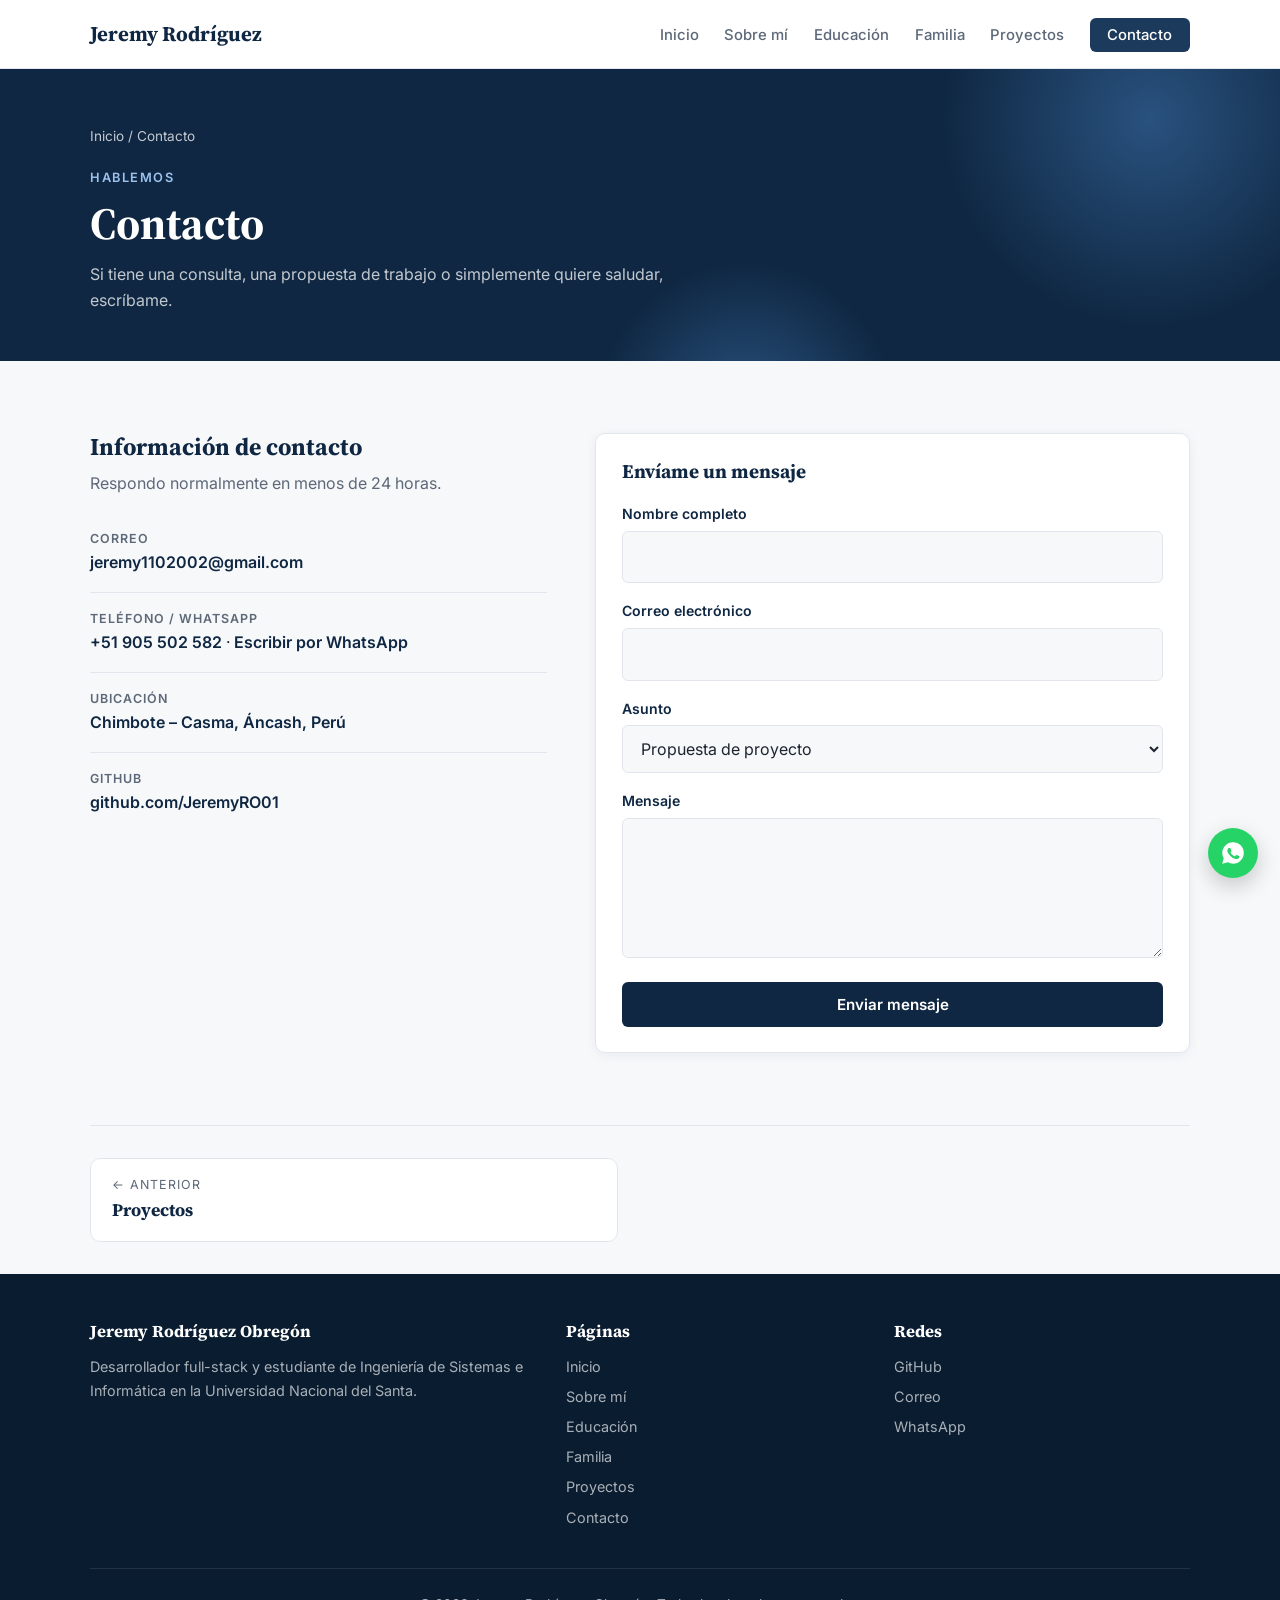
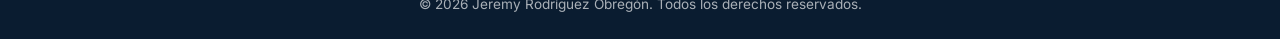
==== commit abea3554: "Add files via upload" ====
--- a/contacto.html
+++ b/contacto.html
@@ -9,8 +9,11 @@
   <link rel="preconnect" href="https://fonts.gstatic.com" crossorigin>
   <link href="https://fonts.googleapis.com/css2?family=Source+Serif+4:opsz,wght@8..60,600;8..60,700&family=Inter:wght@400;500;600&display=swap" rel="stylesheet">
   <link rel="stylesheet" href="styles.css">
+  <script>document.documentElement.classList.add("js");</script>
+  <script src="script.js" defer></script>
 </head>
 <body>
+  <div class="scroll-progress" aria-hidden="true"></div>
 
   <!-- ===== NAVEGACIÓN ===== -->
   <header class="nav">
@@ -49,19 +52,17 @@
       <div>
         <h2 style="margin-bottom:0.5rem;">Información de contacto</h2>
         <p class="muted" style="margin-bottom:1rem;">Respondo normalmente en menos de 24 horas.</p>
-        <!-- Reemplaza con tus datos reales -->
         <ul class="contact-info">
-          <li><span>Correo</span><a href="mailto:tucorreo@ejemplo.com">jeremy1102002@gmail.com</a></li>
-          <li><span>Teléfono / WhatsApp</span><strong>+51 905502582</strong></li>
+          <li><span>Correo</span><a href="mailto:jeremy1102002@gmail.com">jeremy1102002@gmail.com</a></li>
+          <li><span>Teléfono / WhatsApp</span><a href="tel:+51905502582">+51 905 502 582</a> · <a href="https://wa.me/51905502582" target="_blank" rel="noopener">Escribir por WhatsApp</a></li>
           <li><span>Ubicación</span><strong>Chimbote – Casma, Áncash, Perú</strong></li>
           <li><span>GitHub</span><a href="https://github.com/JeremyRO01" target="_blank" rel="noopener">github.com/JeremyRO01</a></li>
-          <li><span>LinkedIn</span><a href="https://www.linkedin.com/" target="_blank" rel="noopener">linkedin.com/in/Jeremy</a></li>
         </ul>
       </div>
-      <div class="card">
+      <div class="card form-card">
         <h3 style="margin-bottom:1.2rem;">Envíame un mensaje</h3>
-        <!-- Este formulario abre el correo del visitante. Cambia el correo en action="mailto:..." -->
-        <form class="form" action="mailto:tucorreo@ejemplo.com" method="post" enctype="text/plain">
+        <!-- Este formulario abre el programa de correo del visitante con el mensaje listo -->
+        <form class="form" action="mailto:jeremy1102002@gmail.com" method="post" enctype="text/plain">
           <div><label for="nombre">Nombre completo</label><input id="nombre" name="nombre" type="text" required></div>
           <div><label for="correo">Correo electrónico</label><input id="correo" name="correo" type="email" required></div>
           <div>
@@ -108,10 +109,9 @@
         <div>
           <h4>Redes</h4>
           <ul>
-            <!-- Reemplaza con tus enlaces reales -->
             <li><a href="https://github.com/JeremyRO01" target="_blank" rel="noopener">GitHub</a></li>
-            <li><a href="https://www.linkedin.com/" target="_blank" rel="noopener">LinkedIn</a></li>
-            <li><a href="mailto:tucorreo@ejemplo.com">Correo</a></li>
+            <li><a href="mailto:jeremy1102002@gmail.com">Correo</a></li>
+            <li><a href="https://wa.me/51905502582" target="_blank" rel="noopener">WhatsApp</a></li>
           </ul>
         </div>
       </div>
@@ -119,5 +119,11 @@
     </div>
   </footer>
 
+  <!-- Botones flotantes -->
+  <button class="to-top" aria-label="Volver arriba">↑</button>
+  <a class="whatsapp-float" href="https://wa.me/51905502582" target="_blank" rel="noopener" aria-label="Escríbeme por WhatsApp">
+    <svg viewBox="0 0 24 24" aria-hidden="true"><path d="M12.04 2C6.58 2 2.13 6.45 2.13 11.91c0 1.75.46 3.45 1.32 4.95L2.05 22l5.25-1.38a9.9 9.9 0 0 0 4.74 1.21h.01c5.46 0 9.91-4.45 9.91-9.91A9.85 9.85 0 0 0 12.04 2Zm5.8 14.16c-.24.68-1.42 1.3-1.96 1.35-.5.05-.97.23-3.27-.68-2.77-1.09-4.52-3.92-4.66-4.1-.13-.18-1.11-1.48-1.11-2.83s.71-2 .96-2.28c.25-.27.55-.34.73-.34h.52c.17 0 .4-.06.62.48.24.56.8 1.94.87 2.08.07.14.11.3.02.48-.09.18-.14.3-.27.46-.14.16-.29.36-.41.48-.14.14-.28.29-.12.56.16.27.71 1.17 1.52 1.9 1.05.93 1.93 1.22 2.2 1.36.27.14.43.11.59-.07.16-.18.68-.79.86-1.06.18-.27.36-.23.61-.14.25.09 1.6.75 1.87.89.27.14.45.2.52.32.07.11.07.66-.17 1.33Z"/></svg>
+  </a>
+
 </body>
 </html>
--- a/styles.css
+++ b/styles.css
@@ -623,3 +623,264 @@
   .detail { grid-template-columns: 1fr; }
   .detail__aside { position: static; }
 }
+
+/* =========================================================
+   ANIMACIONES E INTERACCIONES
+   ========================================================= */
+
+/* Entrada y salida de página */
+body { animation: pageIn 0.5s ease both; }
+body.is-leaving { opacity: 0; transition: opacity 0.22s ease; }
+@keyframes pageIn { from { opacity: 0; } to { opacity: 1; } }
+
+/* Barra de progreso de lectura */
+.scroll-progress {
+  position: fixed;
+  top: 0; left: 0; right: 0;
+  height: 3px;
+  z-index: 50;
+  background: linear-gradient(90deg, var(--accent), #5aa2f0);
+  transform: scaleX(0);
+  transform-origin: left;
+}
+
+/* Menú: sombra al bajar y subrayado animado */
+.nav { transition: box-shadow 0.3s, background 0.3s; }
+.nav--scrolled { box-shadow: 0 6px 20px rgba(15, 39, 66, 0.08); }
+@media (min-width: 961px) {
+  .nav__links a:not(.nav__cta) { position: relative; border-bottom: none; }
+  .nav__links a:not(.nav__cta)::after {
+    content: "";
+    position: absolute;
+    left: 0; right: 0; bottom: -2px;
+    height: 2px;
+    background: var(--accent);
+    transform: scaleX(0);
+    transform-origin: right;
+    transition: transform 0.3s ease;
+  }
+  .nav__links a:not(.nav__cta):hover::after,
+  .nav__links a.active::after { transform: scaleX(1); transform-origin: left; }
+}
+
+/* Aparición al hacer scroll (solo si hay JavaScript) */
+.js [data-reveal] {
+  opacity: 0;
+  transform: translateY(28px);
+  transition: opacity 0.7s ease, transform 0.7s cubic-bezier(0.2, 0.7, 0.2, 1);
+  transition-delay: var(--delay, 0ms);
+}
+.js .timeline__item[data-reveal] { transform: translateX(-30px); }
+.js [data-reveal].is-visible { opacity: 1; transform: none; }
+
+/* --- Presentación (inicio) --- */
+.hero { position: relative; overflow: hidden; }
+.hero__inner { position: relative; z-index: 1; }
+.blob {
+  position: absolute;
+  border-radius: 50%;
+  filter: blur(60px);
+  opacity: 0.45;
+  pointer-events: none;
+  animation: blobMove 14s ease-in-out infinite alternate;
+}
+.blob--1 { width: 380px; height: 380px; background: #cfe0f6; top: -120px; right: 8%; }
+.blob--2 { width: 300px; height: 300px; background: #e3ecf8; bottom: -120px; left: -60px; animation-delay: -5s; }
+.blob--3 { width: 200px; height: 200px; background: #b9d3f2; top: 40%; left: 45%; animation-delay: -9s; opacity: 0.3; }
+@keyframes blobMove {
+  0% { transform: translate(0, 0) scale(1); }
+  50% { transform: translate(40px, -30px) scale(1.1); }
+  100% { transform: translate(-30px, 20px) scale(0.95); }
+}
+
+.hero__text > * { animation: fadeUp 0.8s cubic-bezier(0.2, 0.7, 0.2, 1) both; }
+.hero__text > *:nth-child(1) { animation-delay: 0.1s; }
+.hero__text > *:nth-child(2) { animation-delay: 0.25s; }
+.hero__text > *:nth-child(3) { animation-delay: 0.4s; }
+.hero__text > *:nth-child(4) { animation-delay: 0.55s; }
+.hero .photo-frame { animation: photoIn 1s 0.3s cubic-bezier(0.2, 0.7, 0.2, 1) both; }
+@keyframes fadeUp { from { opacity: 0; transform: translateY(24px); } to { opacity: 1; transform: none; } }
+@keyframes photoIn { from { opacity: 0; transform: scale(0.9) translateY(20px); } to { opacity: 1; transform: none; } }
+
+/* Texto que se escribe solo */
+.typed-wrap { min-height: 1.6em; }
+.typed::after {
+  content: "|";
+  margin-left: 2px;
+  color: var(--accent);
+  animation: blink 0.9s steps(1) infinite;
+}
+@keyframes blink { 50% { opacity: 0; } }
+
+/* Foto: flotación y efecto 3D */
+.photo-frame { transition: transform 0.2s ease-out; transform-style: preserve-3d; }
+.photo-frame img { animation: float 6s ease-in-out infinite; }
+.photo-frame::before { animation: float 6s ease-in-out infinite reverse; }
+@keyframes float { 0%, 100% { translate: 0 0; } 50% { translate: 0 -10px; } }
+
+/* Insignia "disponible" */
+.status-pill {
+  display: inline-flex;
+  align-items: center;
+  gap: 0.5rem;
+  font-size: 0.85rem;
+  font-weight: 600;
+  color: var(--navy);
+  background: var(--surface);
+  border: 1px solid var(--border);
+  padding: 0.35rem 0.85rem;
+  border-radius: 999px;
+  margin-bottom: 1.2rem;
+}
+.status-pill i {
+  width: 9px; height: 9px;
+  border-radius: 50%;
+  background: #22c55e;
+  box-shadow: 0 0 0 0 rgba(34, 197, 94, 0.6);
+  animation: pulse 1.8s infinite;
+}
+@keyframes pulse {
+  0% { box-shadow: 0 0 0 0 rgba(34, 197, 94, 0.55); }
+  70% { box-shadow: 0 0 0 10px rgba(34, 197, 94, 0); }
+  100% { box-shadow: 0 0 0 0 rgba(34, 197, 94, 0); }
+}
+
+/* Botones con brillo */
+.btn { position: relative; overflow: hidden; }
+.btn--primary::after, .btn--light::after {
+  content: "";
+  position: absolute;
+  top: 0; left: -120%;
+  width: 60%; height: 100%;
+  background: linear-gradient(110deg, transparent, rgba(255, 255, 255, 0.35), transparent);
+  transition: left 0.6s ease;
+}
+.btn--primary:hover::after, .btn--light:hover::after { left: 130%; }
+.btn:active { transform: scale(0.97); }
+
+/* --- Estadísticas --- */
+.stats { background: var(--navy); color: #fff; padding: 3rem 0; }
+.stats__grid { display: grid; grid-template-columns: repeat(4, 1fr); gap: 1.5rem; text-align: center; }
+.stat strong {
+  display: block;
+  font-family: var(--font-title);
+  font-size: clamp(2.2rem, 5vw, 3rem);
+  line-height: 1;
+  color: #fff;
+}
+.stat span { color: rgba(255, 255, 255, 0.7); font-size: 0.92rem; }
+
+/* --- Cabecera de páginas internas animada --- */
+.page-header { position: relative; overflow: hidden; }
+.page-header .container { position: relative; z-index: 1; }
+.page-header::before, .page-header::after {
+  content: "";
+  position: absolute;
+  border-radius: 50%;
+  background: radial-gradient(circle, rgba(90, 162, 240, 0.35), transparent 70%);
+  animation: blobMove 12s ease-in-out infinite alternate;
+}
+.page-header::before { width: 420px; height: 420px; right: -80px; top: -160px; }
+.page-header::after { width: 300px; height: 300px; right: 30%; bottom: -200px; animation-delay: -6s; }
+.page-header .container > * { animation: fadeUp 0.7s cubic-bezier(0.2, 0.7, 0.2, 1) both; }
+.page-header .container > *:nth-child(2) { animation-delay: 0.08s; }
+.page-header .container > *:nth-child(3) { animation-delay: 0.16s; }
+.page-header .container > *:nth-child(4) { animation-delay: 0.24s; }
+
+/* --- Tarjetas: elevación y luz que sigue al mouse --- */
+.card, .project { position: relative; transition: transform 0.3s ease, box-shadow 0.3s ease, border-color 0.3s ease; }
+.card::after, .project::after {
+  content: "";
+  position: absolute;
+  inset: 0;
+  border-radius: inherit;
+  pointer-events: none;
+  opacity: 0;
+  transition: opacity 0.3s;
+  background: radial-gradient(320px circle at var(--mx, 50%) var(--my, 50%), rgba(31, 95, 168, 0.08), transparent 60%);
+}
+.card:hover::after, .project:hover::after { opacity: 1; }
+.card:hover, .project:hover { transform: translateY(-5px); box-shadow: 0 14px 34px rgba(15, 39, 66, 0.12); }
+.detail__aside .card:hover, .form-card:hover { transform: none; }
+.badge-icon { transition: transform 0.4s ease, background 0.3s, color 0.3s; }
+.card:hover .badge-icon { transform: rotate(-8deg) scale(1.1); background: var(--accent); color: #fff; }
+.nav-card__link { transition: letter-spacing 0.3s; }
+.nav-card:hover .nav-card__link { letter-spacing: 0.03em; }
+
+/* Portadas de proyectos */
+.project__thumb { position: relative; overflow: hidden; }
+.project__thumb--small { min-height: 0; aspect-ratio: 12 / 7; }
+.project--featured .project__thumb { min-height: 320px; }
+.project__thumb img, .detail__cover img {
+  position: absolute;
+  inset: 0;
+  width: 100%;
+  height: 100%;
+  object-fit: cover;
+  transition: transform 0.6s cubic-bezier(0.2, 0.7, 0.2, 1);
+}
+.project:hover .project__thumb img { transform: scale(1.06); }
+.detail__cover { position: relative; aspect-ratio: 12 / 7; min-height: 0; }
+.stack li { transition: background 0.2s, color 0.2s, border-color 0.2s; }
+.stack li:hover { background: var(--navy); color: #fff; border-color: var(--navy); }
+
+/* Línea de tiempo: el punto late en la etapa actual */
+.timeline__item--current::before { animation: pulseBlue 2s infinite; }
+@keyframes pulseBlue {
+  0% { box-shadow: 0 0 0 0 rgba(31, 95, 168, 0.5); }
+  70% { box-shadow: 0 0 0 12px rgba(31, 95, 168, 0); }
+  100% { box-shadow: 0 0 0 0 rgba(31, 95, 168, 0); }
+}
+
+/* Lista de funcionalidades */
+.feature-list li { transition: transform 0.3s, box-shadow 0.3s; }
+.feature-list li:hover { transform: translateX(6px); box-shadow: var(--shadow); }
+
+/* Comidas */
+.food-list li { transition: padding-left 0.3s, background 0.3s; }
+.food-list li:hover { padding-left: 0.8rem; background: var(--accent-soft); }
+
+/* Familia */
+.family__photo { transition: transform 0.5s cubic-bezier(0.2, 0.7, 0.2, 1); }
+.family:hover .family__photo { transform: scale(1.08) rotate(-4deg); }
+
+/* --- Botones flotantes --- */
+.to-top, .whatsapp-float {
+  position: fixed;
+  right: 22px;
+  z-index: 40;
+  width: 50px;
+  height: 50px;
+  border-radius: 50%;
+  display: grid;
+  place-items: center;
+  border: none;
+  cursor: pointer;
+  box-shadow: 0 8px 22px rgba(0, 0, 0, 0.2);
+  transition: transform 0.3s, opacity 0.3s;
+}
+.whatsapp-float { bottom: 22px; background: #25d366; color: #fff; animation: popIn 0.5s 1s both; }
+.whatsapp-float:hover { transform: scale(1.1); }
+.whatsapp-float svg { width: 26px; height: 26px; fill: #fff; }
+.to-top {
+  bottom: 84px;
+  background: var(--navy);
+  color: #fff;
+  font-size: 1.3rem;
+  opacity: 0;
+  transform: translateY(20px);
+  pointer-events: none;
+}
+.to-top.is-shown { opacity: 1; transform: none; pointer-events: auto; }
+.to-top:hover { background: var(--accent); }
+@keyframes popIn { from { opacity: 0; transform: scale(0.4); } to { opacity: 1; transform: none; } }
+
+@media (max-width: 760px) {
+  .stats__grid { grid-template-columns: repeat(2, 1fr); }
+}
+
+/* Respetar a quien prefiere menos movimiento */
+@media (prefers-reduced-motion: reduce) {
+  *, *::before, *::after { animation: none !important; transition: none !important; }
+  .js [data-reveal] { opacity: 1; transform: none; }
+}
